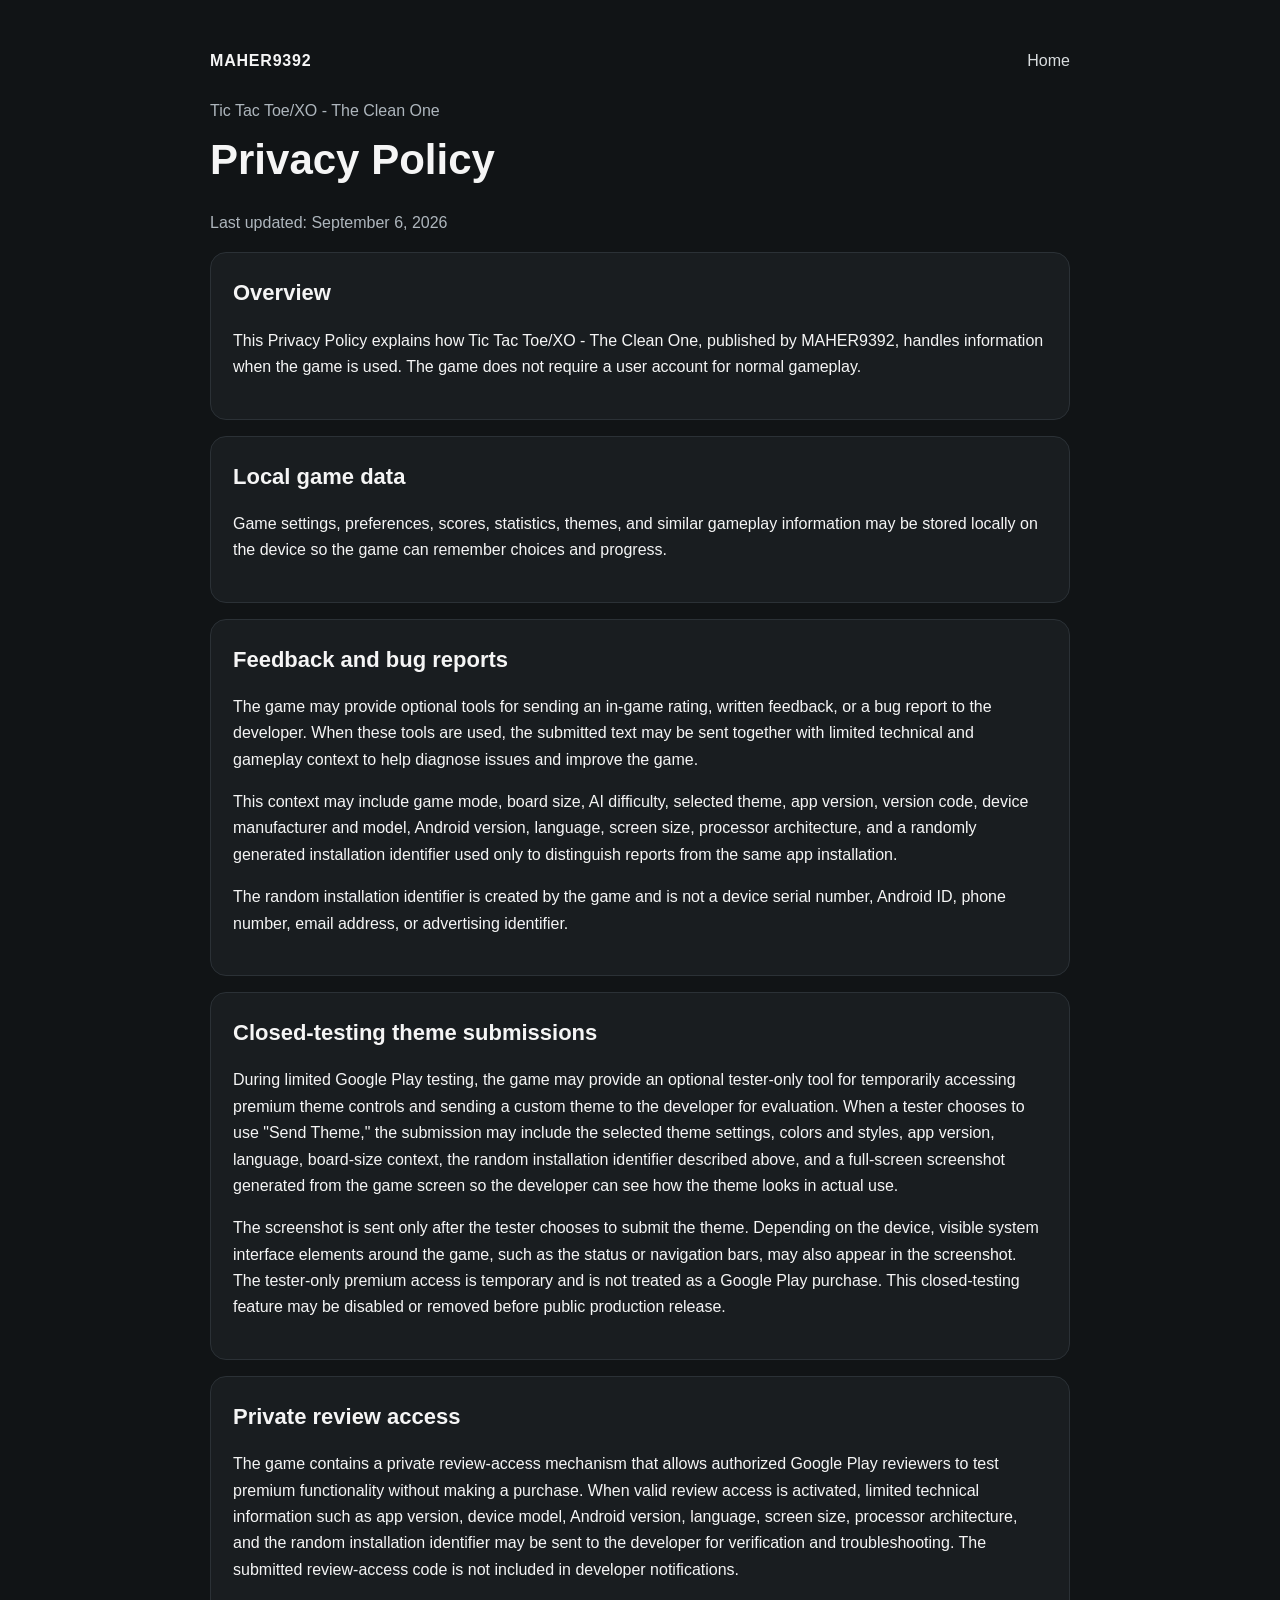
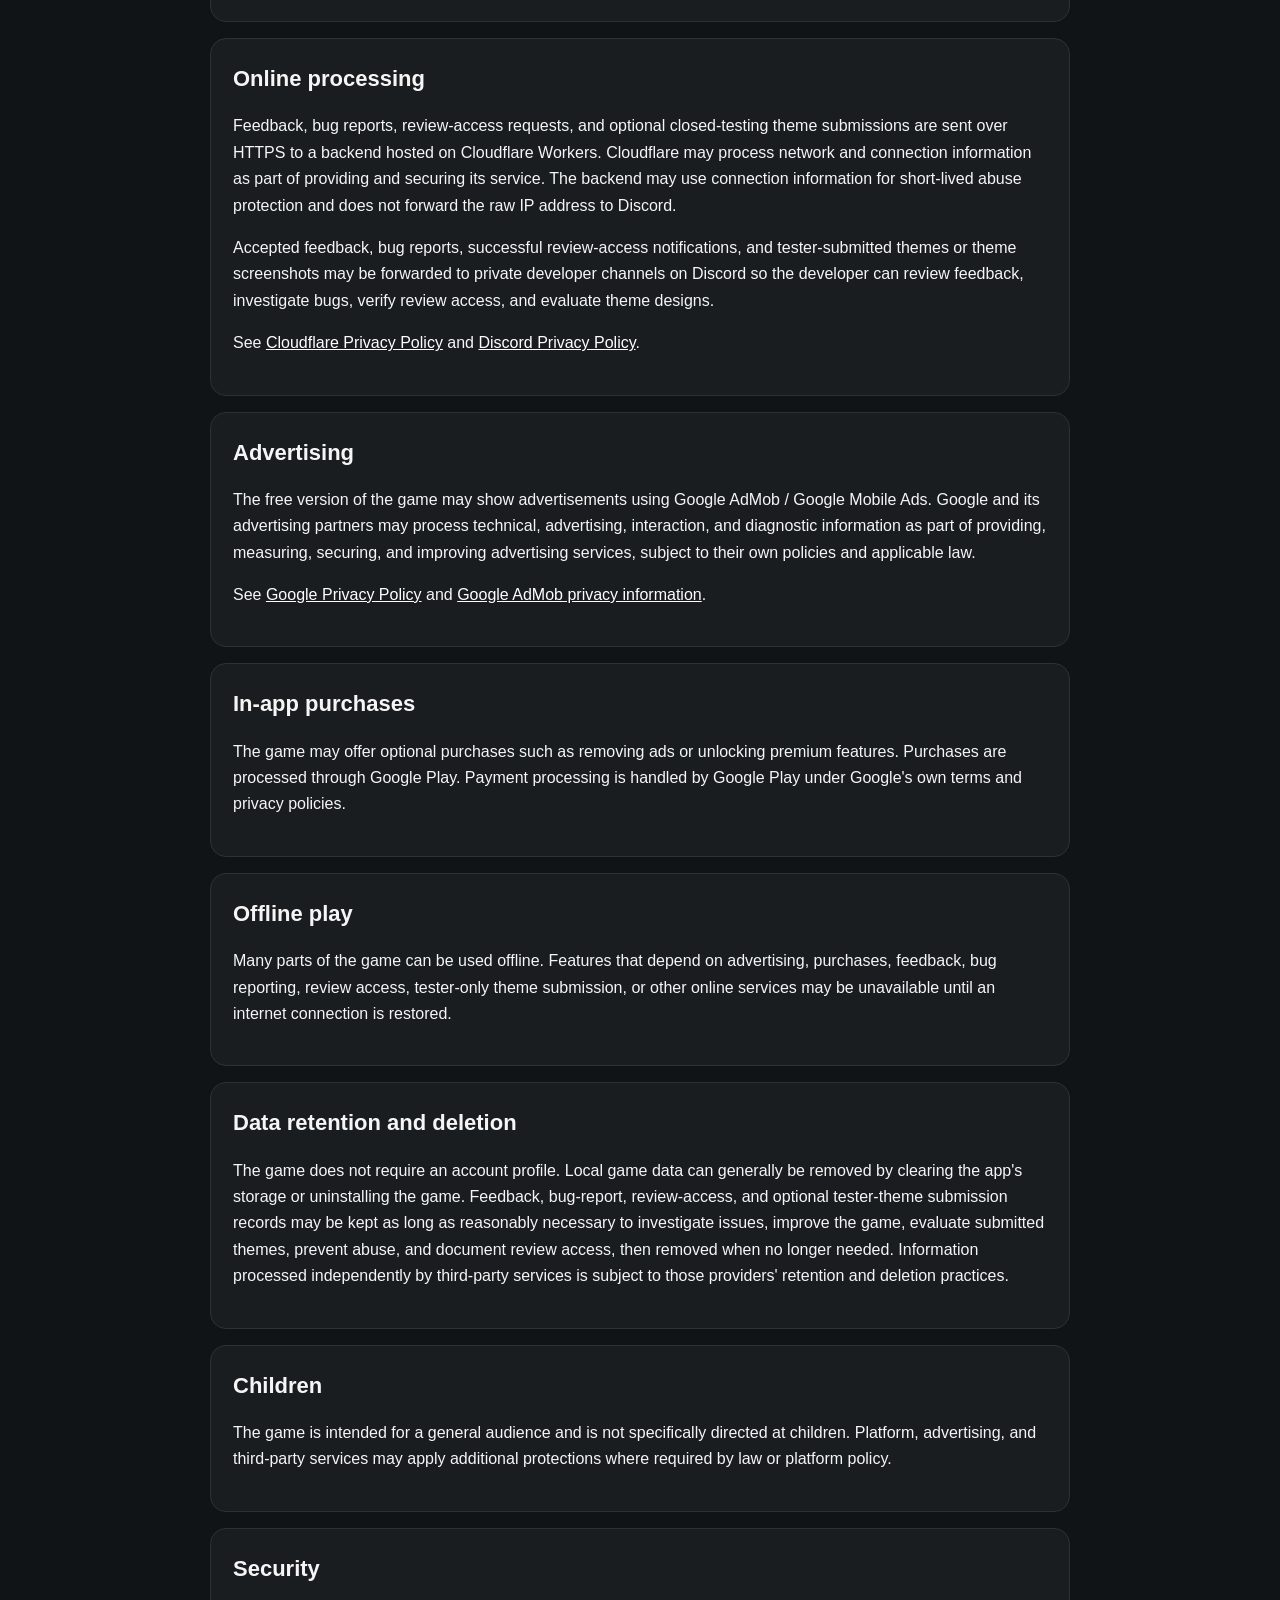
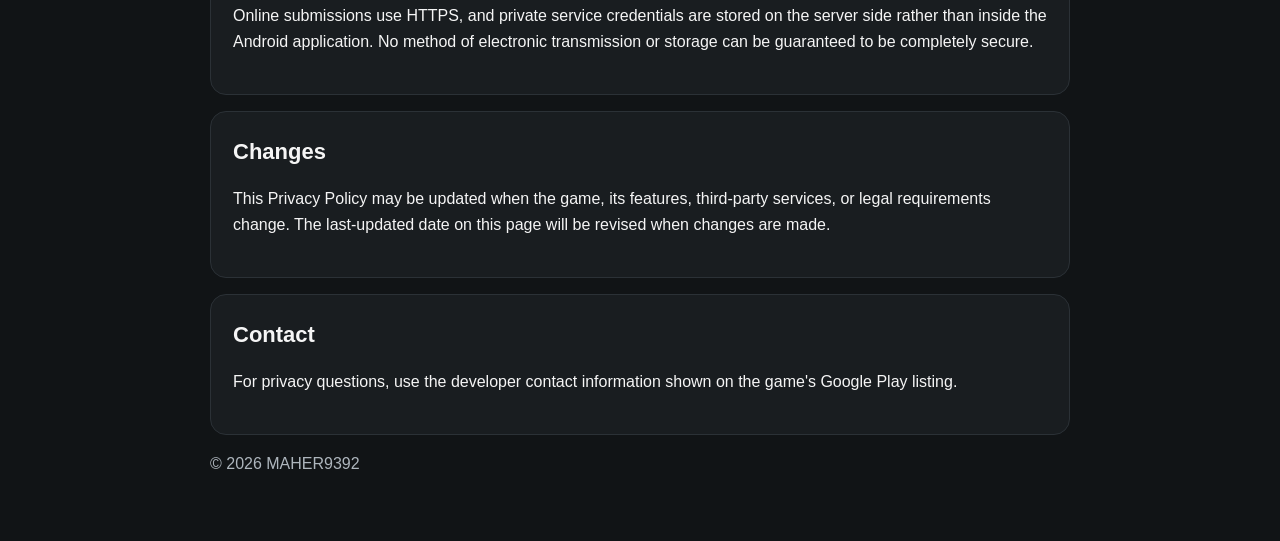
==== privacy.html @ 39470372 "Add privacy policy" ====
<!DOCTYPE html><html lang="en"><head><meta charset="UTF-8"><meta name="viewport" content="width=device-width,initial-scale=1"><meta name="theme-color" content="#111416"><meta name="description" content="Privacy Policy for Tic Tac Toe/XO - The Clean One by MAHER9392."><link rel="canonical" href="https://maher9392.github.io/privacy.html"><title>Privacy Policy — Tic Tac Toe/XO - The Clean One</title><style>body{margin:0;background:#111416;color:#f5f5f5;font-family:Arial,Helvetica,sans-serif;line-height:1.65}.wrap{max-width:860px;margin:auto;padding:48px 20px}h1{font-size:42px;margin:0 0 8px}h2{font-size:22px;margin:0 0 10px}section{background:#191d20;border:1px solid #2b3136;border-radius:16px;padding:22px;margin:16px 0}.muted{color:#aeb6bd}a{color:#fff}.top{display:flex;justify-content:space-between;gap:16px;align-items:center;margin-bottom:24px}.top a{text-decoration:none;color:#d9dddf}.brand{font-weight:700;letter-spacing:.05em}</style></head><body><main class="wrap"><div class="top"><div class="brand">MAHER9392</div><a href="index.html">Home</a></div><div class="muted">Tic Tac Toe/XO - The Clean One</div><h1>Privacy Policy</h1><p class="muted">Last updated: September 6, 2026</p><section><h2>Overview</h2><p>This Privacy Policy explains how Tic Tac Toe/XO - The Clean One, published by MAHER9392, handles information when the game is used. The game does not require a user account for normal gameplay.</p></section><section><h2>Local game data</h2><p>Game settings, preferences, scores, statistics, themes, and similar gameplay information may be stored locally on the device so the game can remember choices and progress.</p></section><section><h2>Feedback and bug reports</h2><p>The game may provide optional tools for sending an in-game rating, written feedback, or a bug report to the developer. When these tools are used, the submitted text may be sent together with limited technical and gameplay context to help diagnose issues and improve the game.</p><p>This context may include game mode, board size, AI difficulty, selected theme, app version, version code, device manufacturer and model, Android version, language, screen size, processor architecture, and a randomly generated installation identifier used only to distinguish reports from the same app installation.</p><p>The random installation identifier is created by the game and is not a device serial number, Android ID, phone number, email address, or advertising identifier.</p></section><section><h2>Closed-testing theme submissions</h2><p>During limited Google Play testing, the game may provide an optional tester-only tool for temporarily accessing premium theme controls and sending a custom theme to the developer for evaluation. When a tester chooses to use "Send Theme," the submission may include the selected theme settings, colors and styles, app version, language, board-size context, the random installation identifier described above, and a full-screen screenshot generated from the game screen so the developer can see how the theme looks in actual use.</p><p>The screenshot is sent only after the tester chooses to submit the theme. Depending on the device, visible system interface elements around the game, such as the status or navigation bars, may also appear in the screenshot. The tester-only premium access is temporary and is not treated as a Google Play purchase. This closed-testing feature may be disabled or removed before public production release.</p></section><section><h2>Private review access</h2><p>The game contains a private review-access mechanism that allows authorized Google Play reviewers to test premium functionality without making a purchase. When valid review access is activated, limited technical information such as app version, device model, Android version, language, screen size, processor architecture, and the random installation identifier may be sent to the developer for verification and troubleshooting. The submitted review-access code is not included in developer notifications.</p></section><section><h2>Online processing</h2><p>Feedback, bug reports, review-access requests, and optional closed-testing theme submissions are sent over HTTPS to a backend hosted on Cloudflare Workers. Cloudflare may process network and connection information as part of providing and securing its service. The backend may use connection information for short-lived abuse protection and does not forward the raw IP address to Discord.</p><p>Accepted feedback, bug reports, successful review-access notifications, and tester-submitted themes or theme screenshots may be forwarded to private developer channels on Discord so the developer can review feedback, investigate bugs, verify review access, and evaluate theme designs.</p><p>See <a href="https://www.cloudflare.com/privacypolicy/">Cloudflare Privacy Policy</a> and <a href="https://discord.com/privacy">Discord Privacy Policy</a>.</p></section><section><h2>Advertising</h2><p>The free version of the game may show advertisements using Google AdMob / Google Mobile Ads. Google and its advertising partners may process technical, advertising, interaction, and diagnostic information as part of providing, measuring, securing, and improving advertising services, subject to their own policies and applicable law.</p><p>See <a href="https://policies.google.com/privacy">Google Privacy Policy</a> and <a href="https://support.google.com/admob/answer/6128543">Google AdMob privacy information</a>.</p></section><section><h2>In-app purchases</h2><p>The game may offer optional purchases such as removing ads or unlocking premium features. Purchases are processed through Google Play. Payment processing is handled by Google Play under Google's own terms and privacy policies.</p></section><section><h2>Offline play</h2><p>Many parts of the game can be used offline. Features that depend on advertising, purchases, feedback, bug reporting, review access, tester-only theme submission, or other online services may be unavailable until an internet connection is restored.</p></section><section><h2>Data retention and deletion</h2><p>The game does not require an account profile. Local game data can generally be removed by clearing the app's storage or uninstalling the game. Feedback, bug-report, review-access, and optional tester-theme submission records may be kept as long as reasonably necessary to investigate issues, improve the game, evaluate submitted themes, prevent abuse, and document review access, then removed when no longer needed. Information processed independently by third-party services is subject to those providers' retention and deletion practices.</p></section><section><h2>Children</h2><p>The game is intended for a general audience and is not specifically directed at children. Platform, advertising, and third-party services may apply additional protections where required by law or platform policy.</p></section><section><h2>Security</h2><p>Online submissions use HTTPS, and private service credentials are stored on the server side rather than inside the Android application. No method of electronic transmission or storage can be guaranteed to be completely secure.</p></section><section><h2>Changes</h2><p>This Privacy Policy may be updated when the game, its features, third-party services, or legal requirements change. The last-updated date on this page will be revised when changes are made.</p></section><section><h2>Contact</h2><p>For privacy questions, use the developer contact information shown on the game's Google Play listing.</p></section><p class="muted">© 2026 MAHER9392</p></main></body></html>
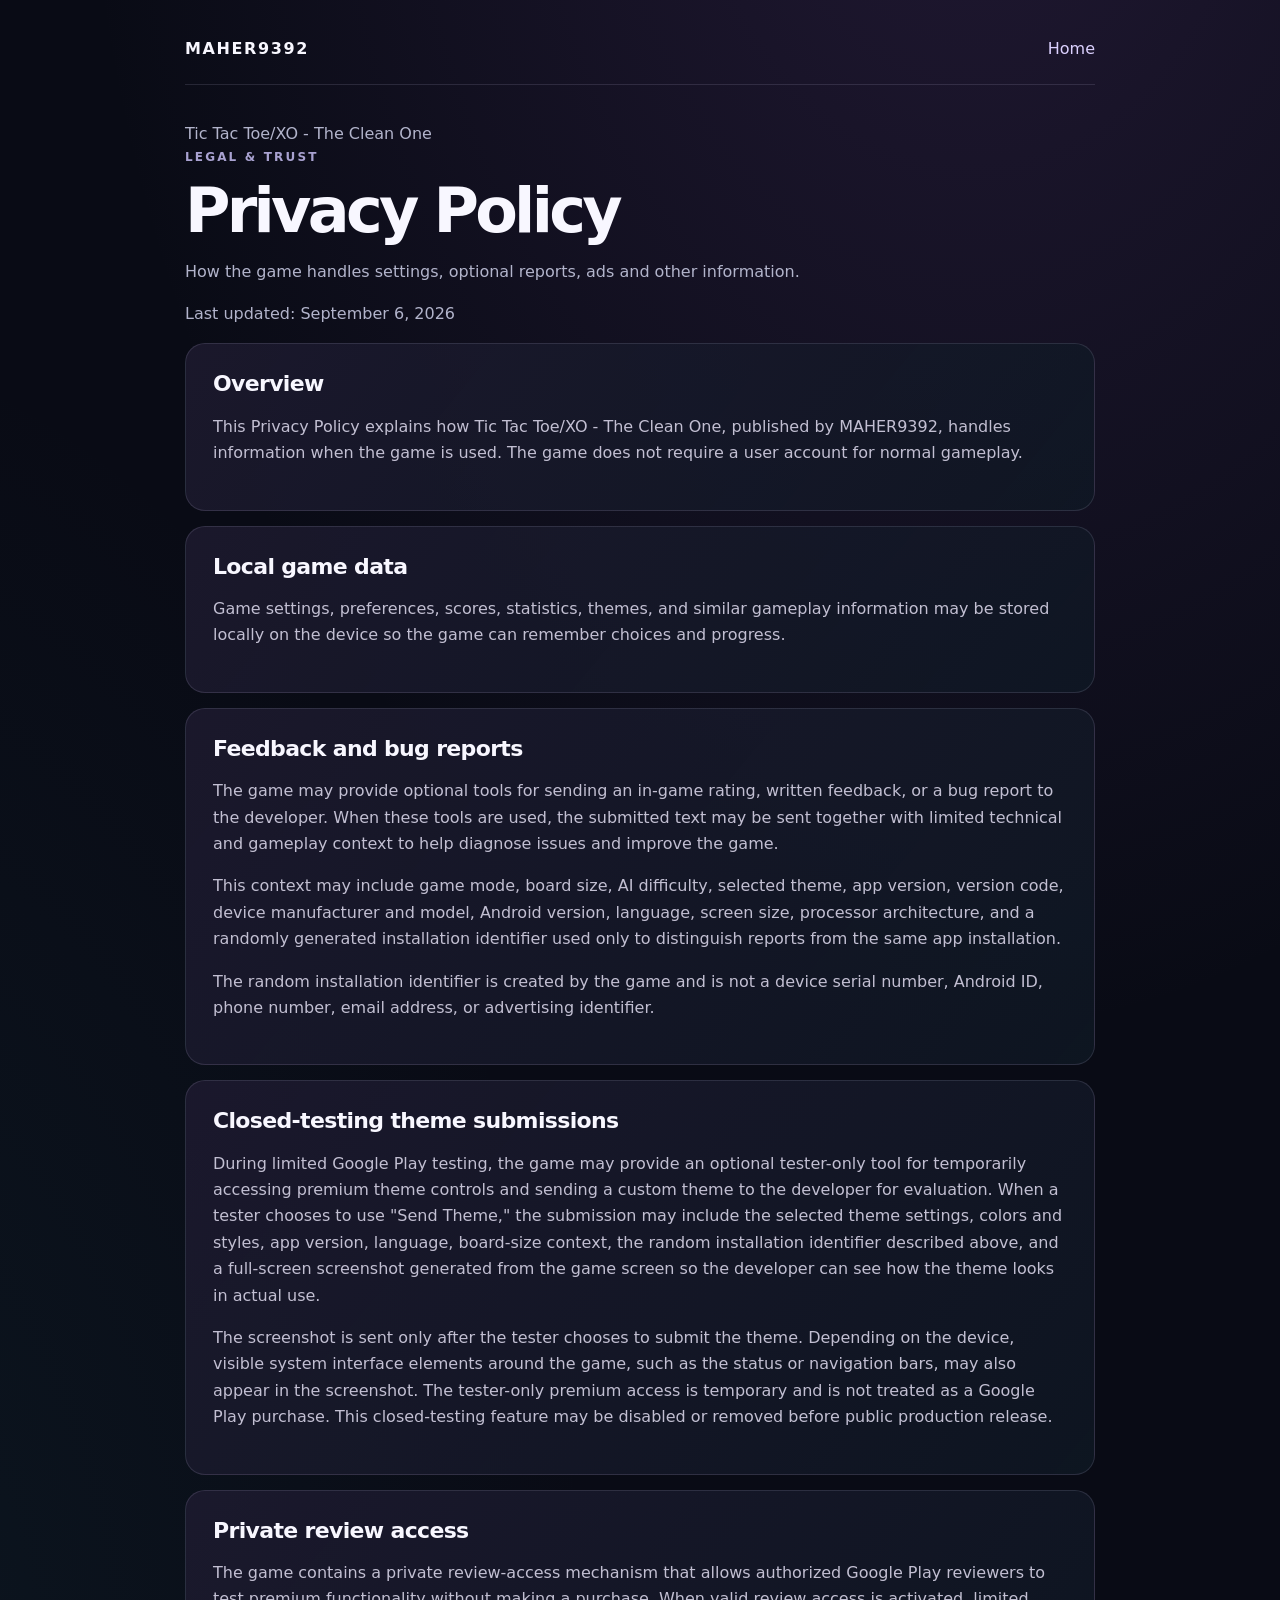
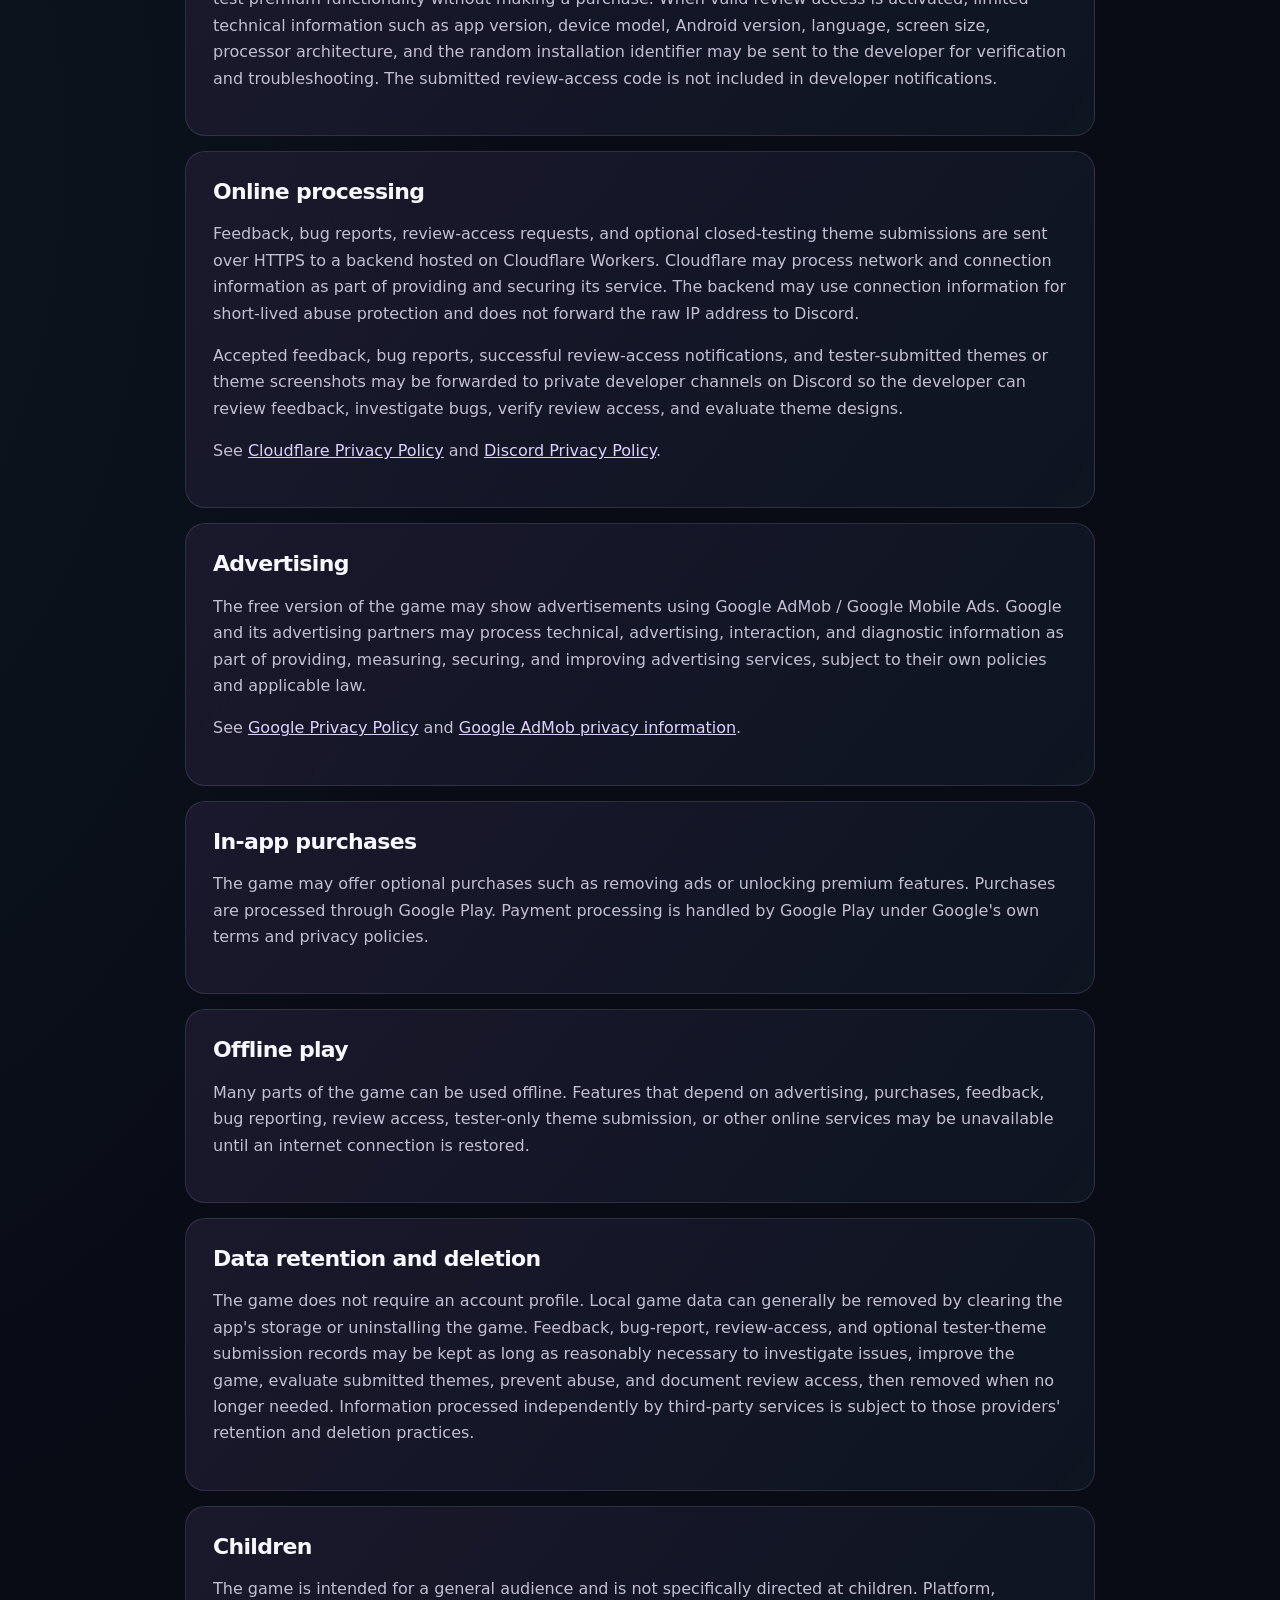
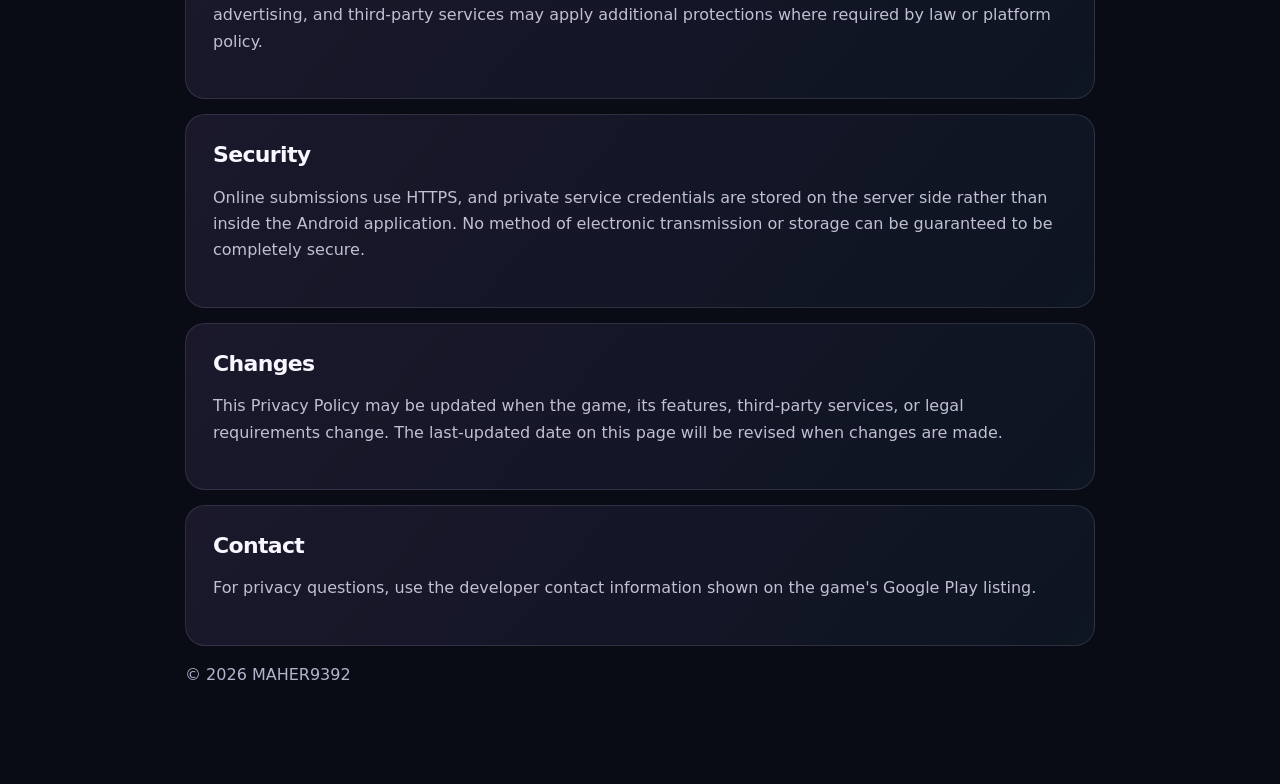
==== commit 84aeb73c: "Bring privacy.html into unified developer site visual style" ====
--- a/privacy.html
+++ b/privacy.html
@@ -1 +1 @@
-<!DOCTYPE html><html lang="en"><head><meta charset="UTF-8"><meta name="viewport" content="width=device-width,initial-scale=1"><meta name="theme-color" content="#111416"><meta name="description" content="Privacy Policy for Tic Tac Toe/XO - The Clean One by MAHER9392."><link rel="canonical" href="https://maher9392.github.io/privacy.html"><title>Privacy Policy — Tic Tac Toe/XO - The Clean One</title><style>body{margin:0;background:#111416;color:#f5f5f5;font-family:Arial,Helvetica,sans-serif;line-height:1.65}.wrap{max-width:860px;margin:auto;padding:48px 20px}h1{font-size:42px;margin:0 0 8px}h2{font-size:22px;margin:0 0 10px}section{background:#191d20;border:1px solid #2b3136;border-radius:16px;padding:22px;margin:16px 0}.muted{color:#aeb6bd}a{color:#fff}.top{display:flex;justify-content:space-between;gap:16px;align-items:center;margin-bottom:24px}.top a{text-decoration:none;color:#d9dddf}.brand{font-weight:700;letter-spacing:.05em}</style></head><body><main class="wrap"><div class="top"><div class="brand">MAHER9392</div><a href="index.html">Home</a></div><div class="muted">Tic Tac Toe/XO - The Clean One</div><h1>Privacy Policy</h1><p class="muted">Last updated: September 6, 2026</p><section><h2>Overview</h2><p>This Privacy Policy explains how Tic Tac Toe/XO - The Clean One, published by MAHER9392, handles information when the game is used. The game does not require a user account for normal gameplay.</p></section><section><h2>Local game data</h2><p>Game settings, preferences, scores, statistics, themes, and similar gameplay information may be stored locally on the device so the game can remember choices and progress.</p></section><section><h2>Feedback and bug reports</h2><p>The game may provide optional tools for sending an in-game rating, written feedback, or a bug report to the developer. When these tools are used, the submitted text may be sent together with limited technical and gameplay context to help diagnose issues and improve the game.</p><p>This context may include game mode, board size, AI difficulty, selected theme, app version, version code, device manufacturer and model, Android version, language, screen size, processor architecture, and a randomly generated installation identifier used only to distinguish reports from the same app installation.</p><p>The random installation identifier is created by the game and is not a device serial number, Android ID, phone number, email address, or advertising identifier.</p></section><section><h2>Closed-testing theme submissions</h2><p>During limited Google Play testing, the game may provide an optional tester-only tool for temporarily accessing premium theme controls and sending a custom theme to the developer for evaluation. When a tester chooses to use "Send Theme," the submission may include the selected theme settings, colors and styles, app version, language, board-size context, the random installation identifier described above, and a full-screen screenshot generated from the game screen so the developer can see how the theme looks in actual use.</p><p>The screenshot is sent only after the tester chooses to submit the theme. Depending on the device, visible system interface elements around the game, such as the status or navigation bars, may also appear in the screenshot. The tester-only premium access is temporary and is not treated as a Google Play purchase. This closed-testing feature may be disabled or removed before public production release.</p></section><section><h2>Private review access</h2><p>The game contains a private review-access mechanism that allows authorized Google Play reviewers to test premium functionality without making a purchase. When valid review access is activated, limited technical information such as app version, device model, Android version, language, screen size, processor architecture, and the random installation identifier may be sent to the developer for verification and troubleshooting. The submitted review-access code is not included in developer notifications.</p></section><section><h2>Online processing</h2><p>Feedback, bug reports, review-access requests, and optional closed-testing theme submissions are sent over HTTPS to a backend hosted on Cloudflare Workers. Cloudflare may process network and connection information as part of providing and securing its service. The backend may use connection information for short-lived abuse protection and does not forward the raw IP address to Discord.</p><p>Accepted feedback, bug reports, successful review-access notifications, and tester-submitted themes or theme screenshots may be forwarded to private developer channels on Discord so the developer can review feedback, investigate bugs, verify review access, and evaluate theme designs.</p><p>See <a href="https://www.cloudflare.com/privacypolicy/">Cloudflare Privacy Policy</a> and <a href="https://discord.com/privacy">Discord Privacy Policy</a>.</p></section><section><h2>Advertising</h2><p>The free version of the game may show advertisements using Google AdMob / Google Mobile Ads. Google and its advertising partners may process technical, advertising, interaction, and diagnostic information as part of providing, measuring, securing, and improving advertising services, subject to their own policies and applicable law.</p><p>See <a href="https://policies.google.com/privacy">Google Privacy Policy</a> and <a href="https://support.google.com/admob/answer/6128543">Google AdMob privacy information</a>.</p></section><section><h2>In-app purchases</h2><p>The game may offer optional purchases such as removing ads or unlocking premium features. Purchases are processed through Google Play. Payment processing is handled by Google Play under Google's own terms and privacy policies.</p></section><section><h2>Offline play</h2><p>Many parts of the game can be used offline. Features that depend on advertising, purchases, feedback, bug reporting, review access, tester-only theme submission, or other online services may be unavailable until an internet connection is restored.</p></section><section><h2>Data retention and deletion</h2><p>The game does not require an account profile. Local game data can generally be removed by clearing the app's storage or uninstalling the game. Feedback, bug-report, review-access, and optional tester-theme submission records may be kept as long as reasonably necessary to investigate issues, improve the game, evaluate submitted themes, prevent abuse, and document review access, then removed when no longer needed. Information processed independently by third-party services is subject to those providers' retention and deletion practices.</p></section><section><h2>Children</h2><p>The game is intended for a general audience and is not specifically directed at children. Platform, advertising, and third-party services may apply additional protections where required by law or platform policy.</p></section><section><h2>Security</h2><p>Online submissions use HTTPS, and private service credentials are stored on the server side rather than inside the Android application. No method of electronic transmission or storage can be guaranteed to be completely secure.</p></section><section><h2>Changes</h2><p>This Privacy Policy may be updated when the game, its features, third-party services, or legal requirements change. The last-updated date on this page will be revised when changes are made.</p></section><section><h2>Contact</h2><p>For privacy questions, use the developer contact information shown on the game's Google Play listing.</p></section><p class="muted">© 2026 MAHER9392</p></main></body></html>+<!DOCTYPE html><html lang="en"><head><meta charset="UTF-8"><meta name="viewport" content="width=device-width,initial-scale=1"><meta name="theme-color" content="#111416"><meta name="description" content="Privacy Policy for Tic Tac Toe/XO - The Clean One by MAHER9392."><link rel="canonical" href="https://maher9392.github.io/privacy.html"><title>Privacy Policy — Tic Tac Toe/XO - The Clean One</title><link rel="stylesheet" href="assets/site.css?v=20261014"></head><body class="site site-info"><main class="wrap"><div class="top" style="border-bottom:1px solid var(--line);padding-bottom:22px"><div class="brand">MAHER9392</div><a href="index.html">Home</a></div><div class="muted">Tic Tac Toe/XO - The Clean One</div><div class="eyebrow">Legal &amp; trust</div><h1>Privacy Policy</h1><p class="muted">How the game handles settings, optional reports, ads and other information.</p><p class="muted">Last updated: September 6, 2026</p><section><h2>Overview</h2><p>This Privacy Policy explains how Tic Tac Toe/XO - The Clean One, published by MAHER9392, handles information when the game is used. The game does not require a user account for normal gameplay.</p></section><section><h2>Local game data</h2><p>Game settings, preferences, scores, statistics, themes, and similar gameplay information may be stored locally on the device so the game can remember choices and progress.</p></section><section><h2>Feedback and bug reports</h2><p>The game may provide optional tools for sending an in-game rating, written feedback, or a bug report to the developer. When these tools are used, the submitted text may be sent together with limited technical and gameplay context to help diagnose issues and improve the game.</p><p>This context may include game mode, board size, AI difficulty, selected theme, app version, version code, device manufacturer and model, Android version, language, screen size, processor architecture, and a randomly generated installation identifier used only to distinguish reports from the same app installation.</p><p>The random installation identifier is created by the game and is not a device serial number, Android ID, phone number, email address, or advertising identifier.</p></section><section><h2>Closed-testing theme submissions</h2><p>During limited Google Play testing, the game may provide an optional tester-only tool for temporarily accessing premium theme controls and sending a custom theme to the developer for evaluation. When a tester chooses to use "Send Theme," the submission may include the selected theme settings, colors and styles, app version, language, board-size context, the random installation identifier described above, and a full-screen screenshot generated from the game screen so the developer can see how the theme looks in actual use.</p><p>The screenshot is sent only after the tester chooses to submit the theme. Depending on the device, visible system interface elements around the game, such as the status or navigation bars, may also appear in the screenshot. The tester-only premium access is temporary and is not treated as a Google Play purchase. This closed-testing feature may be disabled or removed before public production release.</p></section><section><h2>Private review access</h2><p>The game contains a private review-access mechanism that allows authorized Google Play reviewers to test premium functionality without making a purchase. When valid review access is activated, limited technical information such as app version, device model, Android version, language, screen size, processor architecture, and the random installation identifier may be sent to the developer for verification and troubleshooting. The submitted review-access code is not included in developer notifications.</p></section><section><h2>Online processing</h2><p>Feedback, bug reports, review-access requests, and optional closed-testing theme submissions are sent over HTTPS to a backend hosted on Cloudflare Workers. Cloudflare may process network and connection information as part of providing and securing its service. The backend may use connection information for short-lived abuse protection and does not forward the raw IP address to Discord.</p><p>Accepted feedback, bug reports, successful review-access notifications, and tester-submitted themes or theme screenshots may be forwarded to private developer channels on Discord so the developer can review feedback, investigate bugs, verify review access, and evaluate theme designs.</p><p>See <a href="https://www.cloudflare.com/privacypolicy/">Cloudflare Privacy Policy</a> and <a href="https://discord.com/privacy">Discord Privacy Policy</a>.</p></section><section><h2>Advertising</h2><p>The free version of the game may show advertisements using Google AdMob / Google Mobile Ads. Google and its advertising partners may process technical, advertising, interaction, and diagnostic information as part of providing, measuring, securing, and improving advertising services, subject to their own policies and applicable law.</p><p>See <a href="https://policies.google.com/privacy">Google Privacy Policy</a> and <a href="https://support.google.com/admob/answer/6128543">Google AdMob privacy information</a>.</p></section><section><h2>In-app purchases</h2><p>The game may offer optional purchases such as removing ads or unlocking premium features. Purchases are processed through Google Play. Payment processing is handled by Google Play under Google's own terms and privacy policies.</p></section><section><h2>Offline play</h2><p>Many parts of the game can be used offline. Features that depend on advertising, purchases, feedback, bug reporting, review access, tester-only theme submission, or other online services may be unavailable until an internet connection is restored.</p></section><section><h2>Data retention and deletion</h2><p>The game does not require an account profile. Local game data can generally be removed by clearing the app's storage or uninstalling the game. Feedback, bug-report, review-access, and optional tester-theme submission records may be kept as long as reasonably necessary to investigate issues, improve the game, evaluate submitted themes, prevent abuse, and document review access, then removed when no longer needed. Information processed independently by third-party services is subject to those providers' retention and deletion practices.</p></section><section><h2>Children</h2><p>The game is intended for a general audience and is not specifically directed at children. Platform, advertising, and third-party services may apply additional protections where required by law or platform policy.</p></section><section><h2>Security</h2><p>Online submissions use HTTPS, and private service credentials are stored on the server side rather than inside the Android application. No method of electronic transmission or storage can be guaranteed to be completely secure.</p></section><section><h2>Changes</h2><p>This Privacy Policy may be updated when the game, its features, third-party services, or legal requirements change. The last-updated date on this page will be revised when changes are made.</p></section><section><h2>Contact</h2><p>For privacy questions, use the developer contact information shown on the game's Google Play listing.</p></section><p class="muted">© 2026 MAHER9392</p></main></body></html>
--- a/assets/site.css
+++ b/assets/site.css
@@ -0,0 +1,21 @@
+
+:root{color-scheme:dark;--bg:#090b15;--ink:#f8f7ff;--soft:#b8bdd0;--line:rgba(220,215,255,.13);--glass:rgba(22,23,40,.68);--violet:#d8c9ff;--pink:#e975e4;--mint:#39c7b6;--radius:25px}
+*{box-sizing:border-box}html{scroll-behavior:smooth}body.site{margin:0;min-height:100vh;color:var(--ink);font:16px/1.65 Inter,ui-sans-serif,system-ui,-apple-system,"Segoe UI",Arial,sans-serif;background:radial-gradient(ellipse 70% 33% at 76% -7%,rgba(102,63,137,.26),transparent),radial-gradient(ellipse 65% 36% at -18% 44%,rgba(32,103,114,.13),transparent),#090b15}body.site:before{content:"";pointer-events:none;position:fixed;inset:0;z-index:-1;opacity:.24;background-image:radial-gradient(rgba(224,220,255,.17) .6px,transparent .6px);background-size:22px 22px;mask-image:linear-gradient(to bottom,#000,transparent 75%)}
+.site a{color:inherit}.site button{font:inherit}.site :focus-visible{outline:3px solid var(--mint);outline-offset:4px}
+.site .wrap{width:min(1120px,calc(100% - 40px));margin:auto}.site .site-nav{width:min(1120px,calc(100% - 40px));margin:auto;min-height:80px;display:flex;align-items:center;justify-content:space-between;gap:16px}.site .nav-shell{position:relative;z-index:3;border-bottom:1px solid var(--line);background:rgba(9,11,21,.74);backdrop-filter:blur(18px)}.site .site-nav .wordmark{font-size:13px;font-weight:900;letter-spacing:.13em;text-decoration:none;white-space:nowrap}.site .site-nav .wordmark span{color:var(--pink)}.site .site-nav .nav-links{display:flex;align-items:center;gap:22px;flex-wrap:wrap}.site .nav-links a{font-size:13px;text-decoration:none;color:var(--soft);font-weight:650;transition:color .15s}.site .nav-links a:hover,.site .nav-links a[aria-current="page"]{color:#fff}.site .nav-links .nav-cta{border:1px solid rgba(210,199,248,.36);border-radius:999px;padding:8px 14px;color:#eee7ff}
+.site .pill{display:inline-flex;align-items:center;gap:8px;border:1px solid rgba(162,203,202,.25);border-radius:999px;padding:8px 13px;font-size:11px;letter-spacing:.15em;font-weight:850;text-transform:uppercase;color:#9ee6dc;background:rgba(31,89,99,.14)}.site .pill:before{content:"";width:6px;height:6px;background:#65decf;border-radius:50%;box-shadow:0 0 12px #65decf}
+.site .btn{display:inline-flex;align-items:center;justify-content:center;min-height:50px;text-align:center;padding:12px 20px;border:1px solid var(--line);border-radius:13px;text-decoration:none;font-weight:780;transition:transform .18s,background .18s,box-shadow .18s;cursor:pointer}.site .btn:hover{transform:translateY(-2px)}.site .btn.primary{background:#edebff;color:#171627;border-color:#edebff;box-shadow:0 9px 35px rgba(206,192,248,.13)}.site .btn.secondary{background:rgba(225,218,255,.04);color:#f1eefe;border:1px solid rgba(224,216,255,.23)}.site .btn.tiny{min-height:auto;padding:10px 14px;font-size:13px}
+.site .eyebrow{font-size:12px;letter-spacing:.18em;color:#a9a2d1;text-transform:uppercase;font-weight:830}.site .section-h{font-size:clamp(28px,4vw,46px);line-height:1.09;letter-spacing:-.046em;margin:10px 0 12px}.site .lede{font-size:clamp(16px,1.7vw,19px);color:var(--soft);line-height:1.74}.site .subhead{color:var(--soft);max-width:650px}
+.site .main-hero{display:grid;grid-template-columns:1.02fr .98fr;gap:48px;align-items:center;padding:82px 0 94px}.site .main-hero h1{font-size:clamp(48px,6.4vw,86px);line-height:.99;letter-spacing:-.066em;margin:22px 0}.site .main-hero h1 .quiet{display:block;color:#e1daff}.site .main-hero h1 .bright{display:block;background:linear-gradient(100deg,#fff 0%,#d5ccff 47%,#9ddbd9 100%);background-clip:text;color:transparent}.site .main-hero .buttons{display:flex;flex-wrap:wrap;gap:12px;margin-top:28px}.site .hero-micro{display:flex;flex-wrap:wrap;gap:15px;margin-top:24px;color:#9c9bb1;font-size:13px}.site .hero-micro span:before{content:"✓";color:#63d9cb;margin-right:7px}
+.site .showcase{position:relative;min-height:620px;border:1px solid rgba(221,214,255,.13);border-radius:34px;overflow:hidden;background:radial-gradient(circle at 35% 15%,rgba(220,138,223,.22),transparent 48%),radial-gradient(circle at 85% 76%,rgba(55,178,190,.17),transparent 40%),linear-gradient(160deg,#19132b 5%,#090b18 75%);box-shadow:inset 0 0 120px rgba(194,164,229,.035),0 30px 80px rgba(0,0,0,.23)}.site .showcase:before{content:"";width:260px;height:260px;position:absolute;top:-112px;right:-97px;border:42px solid rgba(230,206,255,.055);border-radius:50%}.site .showcase:after{content:"×";position:absolute;left:-16px;bottom:16px;font-size:185px;font-weight:150;line-height:1;color:rgba(168,158,232,.06)}.site .showcase .glow-dot{position:absolute;right:45px;top:45px;display:flex;align-items:center;gap:8px;color:#e6dcfb;font-size:12px;letter-spacing:.08em}.site .glow-dot i{width:7px;height:7px;background:#e975e4;border-radius:50%;box-shadow:0 0 18px #e975e4}.site .showcase .caption{position:absolute;bottom:25px;right:24px;color:#b4a9d0;font-size:12px;letter-spacing:.08em}
+.site .device{position:relative;width:302px;max-width:80%;height:586px;padding:9px;border-radius:42px;background:linear-gradient(125deg,#8a8e9e,#191c2e 12%,#080b12 77%,#64667c);border:2px solid #383846;box-shadow:0 30px 70px rgba(0,0,0,.58),inset 0 0 0 1px #999aaa;margin:26px auto -45px;transform:rotate(-5deg)}.site .device-screen{height:100%;position:relative;border-radius:33px;overflow:hidden;background:var(--screen-bg,#090815);color:var(--screen-text,#f4eaff);border:1px solid rgba(208,201,242,.14);padding:28px 15px 14px;display:flex;flex-direction:column;align-items:center}.site .device .camera{position:absolute;top:15px;left:50%;transform:translateX(-50%);width:12px;height:12px;background:#050812;border:2px solid #1d2639;border-radius:50%;z-index:1}.site .phone-status{width:100%;display:flex;justify-content:space-between;align-items:center;font-size:10px;padding:1px 9px}.site .phone-actions{align-self:end;font-size:16px;letter-spacing:14px;padding-top:24px}.site .phone-score{margin-top:20px;display:flex;align-items:center;gap:7px;font-size:22px;font-weight:800;line-height:1}.site .phone-score small{font-size:11px;font-weight:600;color:var(--screen-muted,#a8a0b6)}.site .x{color:var(--x-color,#e9e3ff)}.site .o{color:var(--o-color,#e975e4)}.site .phone-turn{font-size:15px;font-weight:720;margin-top:26px}.site .phone-board{margin:auto 0;width:90%;aspect-ratio:1;display:grid;grid-template-columns:repeat(3,1fr);grid-template-rows:repeat(3,1fr);background:linear-gradient(to right,transparent calc(33.333% - 1px),var(--grid-color,#aba0cb) 33.333%,transparent calc(33.333% + 1px),transparent calc(66.667% - 1px),var(--grid-color,#aba0cb) 66.667%,transparent calc(66.667% + 1px)),linear-gradient(to bottom,transparent calc(33.333% - 1px),var(--grid-color,#aba0cb) 33.333%,transparent calc(33.333% + 1px),transparent calc(66.667% - 1px),var(--grid-color,#aba0cb) 66.667%,transparent calc(66.667% + 1px))}.site .phone-board b{display:grid;place-items:center;font-size:56px;line-height:1;font-weight:580}.site .phone-board b.o{font-weight:400}.site .phone-bottom{font-size:10px;display:flex;justify-content:space-around;gap:12px;width:100%;padding:12px 2px 18px}.site .phone-chin{position:absolute;bottom:8px;width:64px;height:4px;border-radius:3px;background:var(--screen-muted,#9e9bb8)}
+.site .showcase[data-theme="moonlight"]{--screen-bg:#000;--screen-text:#f3ecff;--screen-muted:#a9a5b5;--grid-color:#e9e3ff;--x-color:#39c7b6;--o-color:#d8c9ff}.site .showcase[data-theme="orchid"]{--screen-bg:#090815;--screen-text:#f5edff;--screen-muted:#a9a1b5;--grid-color:#d8c9ff;--x-color:#e9e3ff;--o-color:#e975e4}.site .showcase[data-theme="paper"]{--screen-bg:#f3f5ee;--screen-text:#23382f;--screen-muted:#728176;--grid-color:#9caaa0;--x-color:#284baf;--o-color:#e18d9c;background:radial-gradient(circle at 10% 10%,rgba(196,217,204,.6),transparent 46%),linear-gradient(165deg,#e7ece5,#d5dfe2)}.site .showcase[data-theme="paper"] .caption,.site .showcase[data-theme="paper"] .glow-dot{color:#40534c}
+.site .theme-controls{display:flex;gap:8px;justify-content:center;position:relative;z-index:2;padding:20px 12px 24px}.site .theme-controls button{border:1px solid rgba(229,224,255,.22);border-radius:999px;background:rgba(12,12,26,.48);color:#ddd9eb;padding:8px 13px;cursor:pointer;font-size:12px;letter-spacing:.04em}.site .theme-controls button[aria-pressed="true"]{background:#efecff;color:#11111e}.site .showcase[data-theme="paper"] .theme-controls button{background:rgba(33,42,42,.09);color:#223831}.site .showcase[data-theme="paper"] .theme-controls button[aria-pressed="true"]{background:#223831;color:#fff}
+.site .feature-block{padding:65px 0 90px;border-top:1px solid var(--line)}.site .feature-heading{display:flex;justify-content:space-between;align-items:end;gap:20px;margin-bottom:32px}.site .feature-heading p{color:var(--soft);max-width:470px;margin:0}.site .feature-grid{display:grid;grid-template-columns:repeat(3,1fr);gap:14px}.site .feature-card{border:1px solid var(--line);background:var(--glass);padding:24px;border-radius:21px;min-height:190px;position:relative;overflow:hidden;transition:transform .2s,background .2s}.site .feature-card:hover{transform:translateY(-4px);background:rgba(34,33,59,.8)}.site .feature-card .number{font-size:11px;letter-spacing:.16em;color:#8ed7d0;font-weight:800}.site .feature-card h3{font-size:20px;line-height:1.14;letter-spacing:-.03em;margin:15px 0 12px}.site .feature-card p{margin:0;color:var(--soft);font-size:14px}.site .feature-card .corner{position:absolute;right:-20px;bottom:-40px;font-size:130px;line-height:1;color:rgba(214,205,255,.045)}
+.site .theme-gallery{display:grid;grid-template-columns:repeat(3,1fr);gap:15px}.site .theme-card{position:relative;border-radius:24px;min-height:260px;padding:24px;border:1px solid rgba(229,220,255,.13);overflow:hidden;display:flex;flex-direction:column;justify-content:space-between}.site .theme-card:after{content:"";position:absolute;right:-40px;bottom:-50px;width:175px;height:175px;border-radius:50%;border:34px solid var(--card-ring);opacity:.48;transform:rotate(-20deg)}.site .theme-card h3{font-size:23px;line-height:1;margin:0}.site .theme-card p{margin:7px 0 0;font-size:13px;color:inherit;opacity:.74}.site .theme-card .icons{font-size:70px;line-height:1;letter-spacing:13px;margin-top:23px;position:relative;z-index:1;font-weight:650}.site .theme-card .icons i{font-style:normal}.site .theme-card.paper{background:#e9ece6;color:#25372f;--card-ring:#a3bbac}.site .theme-card.paper .icons i:first-child{color:#4052ba}.site .theme-card.paper .icons i:last-child{color:#db8098}.site .theme-card.orchid{background:radial-gradient(circle at 84% 70%,#48244b,transparent 75%),#0d0917;color:#f5eafd;--card-ring:#b44ca6}.site .theme-card.orchid .icons i:first-child{color:#e9e3ff}.site .theme-card.orchid .icons i:last-child{color:#e975e4}.site .theme-card.moonlight{background:radial-gradient(circle at 90% 78%,#133b43,transparent 70%),#010101;color:#f0eaff;--card-ring:#247f9d}.site .theme-card.moonlight .icons i:first-child{color:#39c7b6}.site .theme-card.moonlight .icons i:last-child{color:#d8c9ff}
+.site .wide-cta{display:flex;align-items:center;justify-content:space-between;gap:24px;border-radius:27px;padding:40px 44px;background:linear-gradient(105deg,#211c38,#0c2930);border:1px solid rgba(215,203,255,.18);margin:65px 0 85px}.site .wide-cta h2{font-size:clamp(27px,3.3vw,43px);letter-spacing:-.045em;margin:0 0 8px;line-height:1.12}.site .wide-cta p{color:#beb8d1;margin:0}
+.site .site-footer{border-top:1px solid var(--line);padding:30px 0 45px;display:flex;justify-content:space-between;gap:20px;flex-wrap:wrap;color:#a3a5b8;font-size:13px}.site .site-footer a{text-decoration:none;color:#bbb9d1}.site .site-footer .footer-links{display:flex;gap:20px;flex-wrap:wrap}
+.site.site-testers .wrap{max-width:1000px}.site.site-testers .top{display:flex;justify-content:space-between;align-items:center;gap:16px;margin:26px 0 38px}.site.site-testers .brand{font-weight:850;letter-spacing:.1em}.site.site-testers .temp{font-size:12px;color:#bbbad0;border:1px solid var(--line);border-radius:999px;padding:7px 13px}.site.site-testers .hero{padding:15px 0 33px}.site.site-testers .hero h1{max-width:850px;font-size:clamp(41px,6vw,66px);letter-spacing:-.06em;line-height:1.02;margin:12px 0 18px;background:linear-gradient(90deg,#fff 25%,#d4d0ff 85%);color:transparent;background-clip:text}.site.site-testers .hero p{font-size:19px;max-width:800px;color:#bfc1d4}.site.site-testers .section{margin:18px 0;background:linear-gradient(130deg,rgba(28,26,50,.92),rgba(14,22,34,.94));border:1px solid var(--line);border-radius:23px;padding:27px}.site.site-testers .section h2{font-size:clamp(22px,3vw,28px);letter-spacing:-.04em;margin:0 0 12px}.site.site-testers .section>p{color:#c0bfd0}.site.site-testers .audience,.site.site-testers .features,.site.site-testers .checklist{display:grid;grid-template-columns:repeat(2,minmax(0,1fr));gap:13px}.site.site-testers .audience-card,.site.site-testers .feature,.site.site-testers .check{border:1px solid var(--line);background:rgba(5,9,21,.35);border-radius:16px;padding:20px;color:#bfc1d1}.site.site-testers .audience-card h3,.site.site-testers .feature b,.site.site-testers .check b{color:#fff}.site.site-testers .audience-card h3{font-size:20px}.site.site-testers .codebox{display:flex;align-items:center;justify-content:space-between;gap:16px;padding:20px 23px;border-radius:18px;background:linear-gradient(110deg,rgba(109,69,143,.29),rgba(32,113,118,.19));border:1px solid rgba(231,192,255,.32)}.site.site-testers .codecopy{color:#e6dff4}.site.site-testers .code{font-size:36px;font-weight:950;background:#efdbfc;color:#1b152b;padding:6px 22px;border-radius:12px;letter-spacing:.15em}.site.site-testers .reply{background:rgba(217,210,255,.055);color:#e2ddf1}.site.site-testers .num{border:1px solid rgba(119,191,197,.28);color:#84dbd1}.site.site-testers .step{border-bottom-color:rgba(223,215,255,.1)}.site.site-testers .step p{color:#bfc1d1}.site.site-testers .lang-switch{background:#ece7ff;color:#1d162b;border-color:#ccc0eb;right:20px;left:auto;bottom:20px}.site.site-testers .footer{margin:44px 0 28px;border-top:1px solid var(--line);color:#a6a8c3;padding-top:25px}
+.site.site-info .wrap{max-width:910px}.site.site-info .top{display:flex;align-items:center;justify-content:space-between;gap:16px;margin:36px 0}.site.site-info .brand{font-weight:900;letter-spacing:.1em}.site.site-info .top a{text-decoration:none;color:#dad1ec}.site.site-info h1{font-size:clamp(41px,6vw,62px);line-height:1.05;letter-spacing:-.06em;margin:10px 0}.site.site-info .muted{color:#b2b4cb}.site.site-info section,.site.site-info .card{background:linear-gradient(130deg,rgba(29,26,47,.88),rgba(15,24,36,.82));border:1px solid var(--line);padding:27px;border-radius:20px;margin:15px 0}.site.site-info section h2,.site.site-info .card h2{font-size:22px;line-height:1.2;letter-spacing:-.03em;margin:0 0 12px}.site.site-info section p,.site.site-info .card p{color:#c2bfd2}.site.site-info .btn{color:#fff}.site.site-info a:not(.btn){color:#dcd1ff}.site.site-info main.wrap{padding-bottom:80px}
+@media(max-width:880px){.site .main-hero{grid-template-columns:1fr;padding-top:54px;gap:20px}.site .showcase{max-width:540px;margin:auto;width:100%}.site .feature-heading{display:block}.site .feature-heading p{margin-top:14px}.site .feature-grid{grid-template-columns:repeat(2,1fr)}}@media(max-width:620px){.site .wrap,.site .site-nav{width:calc(100% - 28px)}.site .site-nav{min-height:72px}.site .site-nav .nav-links{gap:10px}.site .site-nav .nav-links a{font-size:12px}.site .site-nav .nav-cta{display:none}.site .main-hero{padding:46px 0 60px}.site .main-hero h1{font-size:clamp(47px,11vw,64px)}.site .showcase{min-height:530px}.site .device{width:266px;height:515px;margin:18px auto -55px}.site .phone-board b{font-size:46px}.site .feature-block{padding:48px 0 62px}.site .feature-grid,.site .theme-gallery{grid-template-columns:1fr}.site .feature-card{min-height:145px}.site .theme-card{min-height:220px}.site .wide-cta{padding:29px 24px;flex-direction:column;align-items:flex-start;margin:50px 0}.site .wide-cta .btn{width:100%}.site.site-testers .section{padding:20px}.site.site-testers .audience,.site.site-testers .features,.site.site-testers .checklist{grid-template-columns:1fr}.site.site-info section{padding:22px}.site .site-footer{padding-bottom:70px}}
+@media(prefers-reduced-motion:reduce){html{scroll-behavior:auto}.site *, .site *:before,.site *:after{transition:none!important}}
